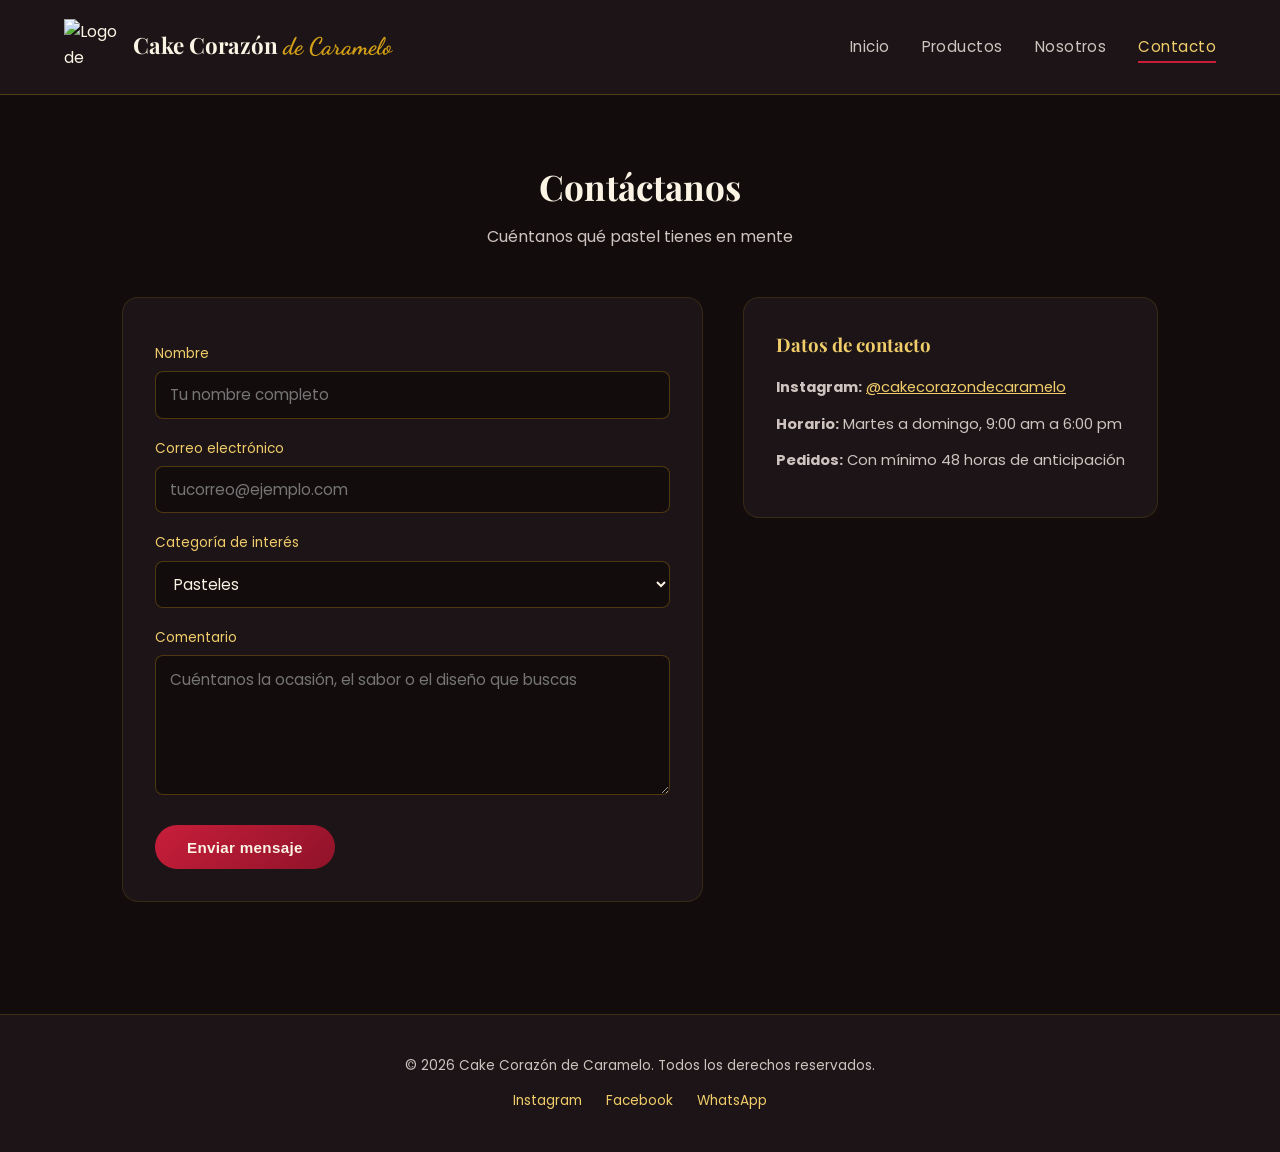
==== contacto.html @ a1380b52 "Add files via upload" ====
<!DOCTYPE html>
<html lang="es">

<head>
    <meta charset="UTF-8">
    <meta name="viewport" content="width=device-width, initial-scale=1.0">
    <title>Cake Corazón de Caramelo | Contacto</title>
    <link rel="preconnect" href="https://fonts.googleapis.com">
    <link
        href="https://fonts.googleapis.com/css2?family=Playfair+Display:ital,wght@0,500;0,700;1,600&family=Dancing+Script:wght@600;700&family=Poppins:wght@300;400;600&display=swap"
        rel="stylesheet">
    <link rel="stylesheet" href="style.css">
</head>

<body>
    <header>
        <div class="marca">
            <img src="img/logo.png" alt="Logo de Cake Corazón de Caramelo">
            <h1>Cake Corazón <span>de Caramelo</span></h1>
        </div>
        <nav>
            <ul>
                <li><a href="index.html">Inicio</a></li>
                <li><a href="productos.html">Productos</a></li>
                <li><a href="nosotros.html">Nosotros</a></li>
                <li><a href="contacto.html" class="activo">Contacto</a></li>
            </ul>
        </nav>
    </header>
    <main>
        <section class="titulo-pagina">
            <h2>Contáctanos</h2>
            <p>Cuéntanos qué pastel tienes en mente</p>
        </section>
        <section class="contacto-grid">
            <form class="formulario" action="#" method="post">
                <label for="nombre">Nombre</label>
                <input type="text" id="nombre" name="nombre" required minlength="3" maxlength="50"
                    placeholder="Tu nombre completo">
                <label for="correo">Correo electrónico</label>
                <input type="email" id="correo" name="correo" required placeholder="tucorreo@ejemplo.com">
                <label for="categoria">Categoría de interés</label>
                <select id="categoria" name="categoria">
                    <option value="pasteles">Pasteles</option>
                    <option value="cupcakes">Cupcakes</option>
                    <option value="galletas">Galletas</option>
                    <option value="personalizado">Pedido personalizado</option>
                </select>
                <label for="comentario">Comentario</label>
                <textarea id="comentario" name="comentario" rows="5" required minlength="10" maxlength="300"
                    placeholder="Cuéntanos la ocasión, el sabor o el diseño que buscas"></textarea>
                <button type="submit" class="btn btn-primario">Enviar mensaje</button>
            </form>
            <div class="info-contacto">
                <h3>Datos de contacto</h3>
                <p><strong>Instagram:</strong> <a href="https://www.instagram.com/cakecorazondecaramelo/"
                        target="_blank">@cakecorazondecaramelo</a></p>
                <p><strong>Horario:</strong> Martes a domingo, 9:00 am a 6:00 pm</p>
                <p><strong>Pedidos:</strong> Con mínimo 48 horas de anticipación</p>
            </div>
        </section>
    </main>
    <footer>
        <p>&copy; 2026 Cake Corazón de Caramelo. Todos los derechos reservados.</p>
        <div class="redes">
            <a href="https://www.instagram.com/cakecorazondecaramelo/" target="_blank">Instagram</a>
            <a href="https://www.facebook.com" target="_blank">Facebook</a>
            <a href="https://wa.me" target="_blank">WhatsApp</a>
        </div>
    </footer>
</body>

</html>
---- style.css ----
:root {
--negro: #120c0d;
--negro-suave: #1c1416;
--rojo: #c81e3a;
--rojo-oscuro: #8f1329;
--dorado: #d4a017;
--dorado-claro: #f0cd6a;
--crema: #fbf3e4;
--gris-texto: #cfc3bf;
--fuente-display: "Playfair Display", serif;
--fuente-script: "Dancing Script", cursive;
--fuente-cuerpo: "Poppins", sans-serif;
}

* {
box-sizing: border-box;
margin: 0;
padding: 0;
}

body {
background-color: var(--negro);
color: var(--crema);
font-family: var(--fuente-cuerpo);
line-height: 1.6;
}

header {
display: flex;
justify-content: space-between;
align-items: center;
flex-wrap: wrap;
padding: 1.2rem 4rem;
background-color: var(--negro-suave);
border-bottom: 1px solid rgba(212, 160, 23, 0.3);
position: sticky;
top: 0;
z-index: 10;
}

.marca {
display: flex;
align-items: center;
gap: 0.8rem;
}

.marca img {
height: 56px;
width: 56px;
object-fit: contain;
}

.marca h1 {
font-family: var(--fuente-display);
font-size: 1.4rem;
font-weight: 700;
color: var(--crema);
}

.marca h1 span {
font-family: var(--fuente-script);
color: var(--dorado);
font-size: 1.5rem;
}

nav ul {
list-style: none;
display: flex;
gap: 2rem;
}

nav a {
color: var(--gris-texto);
text-decoration: none;
font-size: 0.95rem;
letter-spacing: 0.03em;
transition: color 0.2s ease;
padding-bottom: 4px;
border-bottom: 2px solid transparent;
}

nav a:hover,
nav a.activo {
color: var(--dorado-claro);
border-bottom: 2px solid var(--rojo);
}

main {
max-width: 1100px;
margin: 0 auto;
padding: 0 2rem;
}

.hero {
text-align: center;
padding: 5rem 1rem 4rem;
}

.eyebrow {
font-family: var(--fuente-script);
color: var(--dorado);
font-size: 1.6rem;
margin-bottom: 0.5rem;
}

.hero h2 {
font-family: var(--fuente-display);
font-size: 2.6rem;
font-weight: 700;
color: var(--crema);
max-width: 700px;
margin: 0 auto 1.5rem;
line-height: 1.25;
}

.hero-texto {
max-width: 560px;
margin: 0 auto 2rem;
color: var(--gris-texto);
}

.hero-botones {
display: flex;
justify-content: center;
gap: 1rem;
flex-wrap: wrap;
}

.btn {
display: inline-block;
padding: 0.85rem 2rem;
border-radius: 999px;
text-decoration: none;
font-weight: 600;
font-size: 0.95rem;
letter-spacing: 0.02em;
transition: transform 0.2s ease, box-shadow 0.2s ease;
}

.btn-primario {
background: linear-gradient(135deg, var(--rojo), var(--rojo-oscuro));
color: var(--crema);
}

.btn-secundario {
background: transparent;
color: var(--dorado-claro);
border: 1px solid var(--dorado);
}

.btn:hover {
transform: translateY(-2px);
box-shadow: 0 8px 20px rgba(200, 30, 58, 0.35);
}

.video-seccion {
text-align: center;
padding: 3rem 0;
}

.video-seccion h2 {
font-family: var(--fuente-display);
font-size: 1.8rem;
margin-bottom: 1.5rem;
color: var(--crema);
}

.video-envoltorio {
position: relative;
width: 100%;
max-width: 720px;
margin: 0 auto;
aspect-ratio: 16 / 9;
border-radius: 16px;
overflow: hidden;
border: 1px solid rgba(212, 160, 23, 0.3);
}

.video-envoltorio iframe {
width: 100%;
height: 100%;
border: none;
}

.instagram-cta {
text-align: center;
padding: 3rem 0 5rem;
border-top: 1px solid rgba(212, 160, 23, 0.2);
margin-top: 2rem;
}

.instagram-cta h2 {
font-family: var(--fuente-display);
font-size: 1.6rem;
margin-bottom: 0.5rem;
}

.instagram-cta p {
color: var(--gris-texto);
margin-bottom: 1.5rem;
}

.titulo-pagina {
text-align: center;
padding: 4rem 0 2rem;
}

.titulo-pagina h2 {
font-family: var(--fuente-display);
font-size: 2.2rem;
color: var(--crema);
}

.titulo-pagina p {
color: var(--gris-texto);
margin-top: 0.5rem;
}

.indice-anclas {
display: flex;
justify-content: center;
gap: 1.2rem;
margin-top: 1.5rem;
flex-wrap: wrap;
}

.indice-anclas a {
color: var(--dorado-claro);
text-decoration: none;
border: 1px solid var(--dorado);
padding: 0.5rem 1.4rem;
border-radius: 999px;
font-size: 0.9rem;
}

.indice-anclas a:hover {
background-color: var(--dorado);
color: var(--negro);
}

.categoria {
padding: 2.5rem 0;
border-top: 1px solid rgba(212, 160, 23, 0.15);
}

.categoria h3 {
font-family: var(--fuente-display);
font-size: 1.6rem;
margin-bottom: 1.5rem;
color: var(--dorado-claro);
}

.grid-productos {
display: grid;
grid-template-columns: repeat(auto-fit, minmax(240px, 1fr));
gap: 1.5rem;
}

.producto {
background-color: var(--negro-suave);
border: 1px solid rgba(212, 160, 23, 0.15);
border-radius: 14px;
padding: 1.5rem;
display: flex;
flex-direction: column;
gap: 0.6rem;
transition: transform 0.2s ease, border-color 0.2s ease;
}

.producto:hover {
transform: translateY(-4px);
border-color: var(--dorado);
}

.producto-icono {
font-size: 2.4rem;
width: 64px;
height: 64px;
display: flex;
align-items: center;
justify-content: center;
border-radius: 50%;
background: radial-gradient(circle at 30% 30%, var(--rojo), var(--rojo-oscuro));
}

.producto h4 {
font-family: var(--fuente-display);
font-size: 1.1rem;
color: var(--crema);
}

.producto p {
color: var(--gris-texto);
font-size: 0.9rem;
flex-grow: 1;
}

.precio {
font-weight: 600;
color: var(--dorado-claro);
font-size: 1.05rem;
}

.volver-arriba {
display: inline-block;
margin: 2rem 0 4rem;
color: var(--dorado-claro);
text-decoration: none;
font-size: 0.9rem;
border-bottom: 1px solid var(--dorado);
}

.nosotros-contenido {
padding: 1rem 0 2.5rem;
display: grid;
grid-template-columns: 2fr 1fr;
gap: 2rem;
}

.nosotros-contenido p {
color: var(--gris-texto);
margin-bottom: 1rem;
}

.dato-curioso {
background-color: var(--negro-suave);
border-left: 3px solid var(--rojo);
padding: 1.2rem 1.5rem;
border-radius: 0 12px 12px 0;
height: fit-content;
}

.dato-curioso h4 {
font-family: var(--fuente-display);
color: var(--dorado-claro);
margin-bottom: 0.6rem;
}

.dato-curioso p {
font-size: 0.9rem;
color: var(--gris-texto);
}

.tabla-seccion {
padding: 2.5rem 0;
border-top: 1px solid rgba(212, 160, 23, 0.15);
}

.tabla-seccion h3 {
font-family: var(--fuente-display);
font-size: 1.4rem;
margin-bottom: 1.5rem;
color: var(--dorado-claro);
}

table {
width: 100%;
border-collapse: collapse;
background-color: var(--negro-suave);
border-radius: 12px;
overflow: hidden;
}

th, td {
padding: 0.9rem 1.2rem;
text-align: left;
border-bottom: 1px solid rgba(212, 160, 23, 0.15);
}

th {
background-color: rgba(212, 160, 23, 0.12);
color: var(--dorado-claro);
font-family: var(--fuente-display);
font-weight: 600;
}

td {
color: var(--gris-texto);
}

.enlaces-externos {
padding: 2.5rem 0 4rem;
border-top: 1px solid rgba(212, 160, 23, 0.15);
}

.enlaces-externos h3 {
font-family: var(--fuente-display);
font-size: 1.3rem;
margin-bottom: 1rem;
color: var(--dorado-claro);
}

.enlaces-externos ul {
list-style: none;
}

.enlaces-externos li {
margin-bottom: 0.6rem;
}

.enlaces-externos a {
color: var(--gris-texto);
text-decoration: underline;
text-decoration-color: var(--rojo);
}

.contacto-grid {
display: grid;
grid-template-columns: 1.4fr 1fr;
gap: 2.5rem;
padding: 1rem 0 4rem;
}

.formulario {
display: flex;
flex-direction: column;
gap: 0.4rem;
background-color: var(--negro-suave);
padding: 2rem;
border-radius: 16px;
border: 1px solid rgba(212, 160, 23, 0.15);
}

.formulario label {
font-size: 0.85rem;
color: var(--dorado-claro);
margin-top: 0.8rem;
}

.formulario input,
.formulario select,
.formulario textarea {
background-color: var(--negro);
border: 1px solid rgba(212, 160, 23, 0.3);
border-radius: 8px;
padding: 0.7rem 0.9rem;
color: var(--crema);
font-family: var(--fuente-cuerpo);
font-size: 0.95rem;
}

.formulario input:focus,
.formulario select:focus,
.formulario textarea:focus {
outline: none;
border-color: var(--dorado);
}

.formulario button {
margin-top: 1.5rem;
align-self: flex-start;
border: none;
cursor: pointer;
}

.info-contacto {
background-color: var(--negro-suave);
padding: 2rem;
border-radius: 16px;
border: 1px solid rgba(212, 160, 23, 0.15);
height: fit-content;
}

.info-contacto h3 {
font-family: var(--fuente-display);
color: var(--dorado-claro);
margin-bottom: 1rem;
}

.info-contacto p {
margin-bottom: 0.8rem;
color: var(--gris-texto);
font-size: 0.92rem;
}

.info-contacto a {
color: var(--dorado-claro);
}

footer {
text-align: center;
padding: 2.5rem 1rem;
background-color: var(--negro-suave);
border-top: 1px solid rgba(212, 160, 23, 0.2);
margin-top: 3rem;
color: var(--gris-texto);
font-size: 0.85rem;
}

.redes {
display: flex;
justify-content: center;
gap: 1.5rem;
margin-top: 0.8rem;
}

.redes a {
color: var(--dorado-claro);
text-decoration: none;
}

.redes a:hover {
text-decoration: underline;
}

@media (max-width: 760px) {
header {
padding: 1rem 1.5rem;
flex-direction: column;
gap: 1rem;
}

nav ul {
gap: 1.2rem;
flex-wrap: wrap;
justify-content: center;
}

.hero h2 {
font-size: 2rem;
}

.nosotros-contenido,
.contacto-grid {
grid-template-columns: 1fr;
}
}
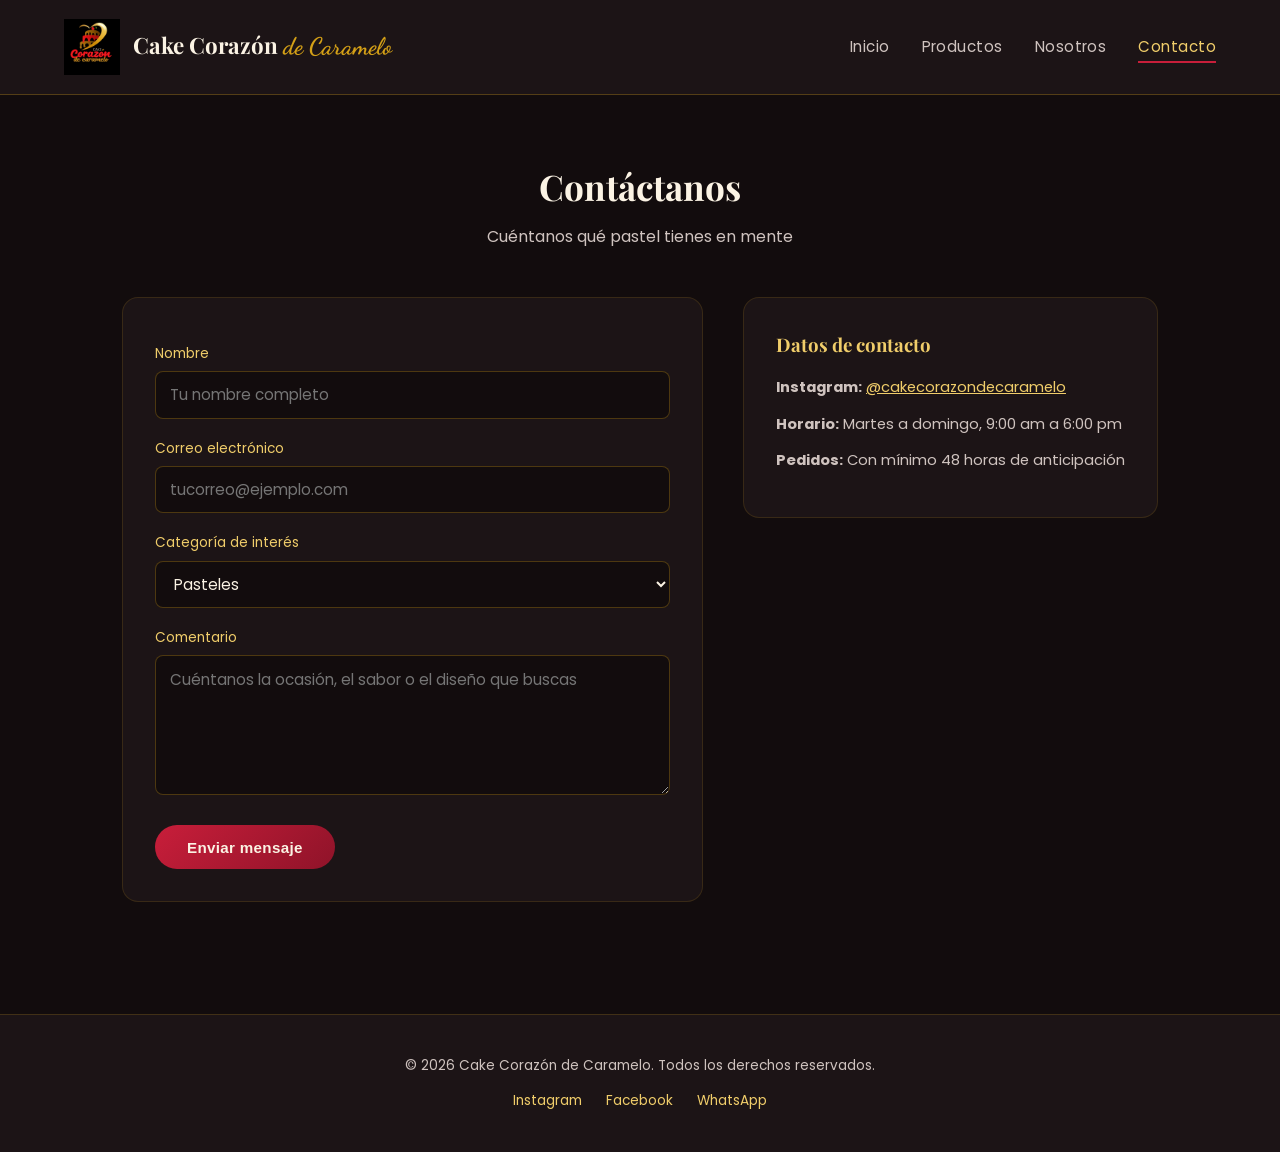
==== commit 2c5e6a62: "Update contacto.html" ====
--- a/contacto.html
+++ b/contacto.html
@@ -15,7 +15,7 @@
 <body>
     <header>
         <div class="marca">
-            <img src="img/logo.png" alt="Logo de Cake Corazón de Caramelo">
+            <img src="logo.png" alt="Logo de Cake Corazón de Caramelo">
             <h1>Cake Corazón <span>de Caramelo</span></h1>
         </div>
         <nav>
@@ -70,4 +70,4 @@
     </footer>
 </body>
 
-</html>+</html>
